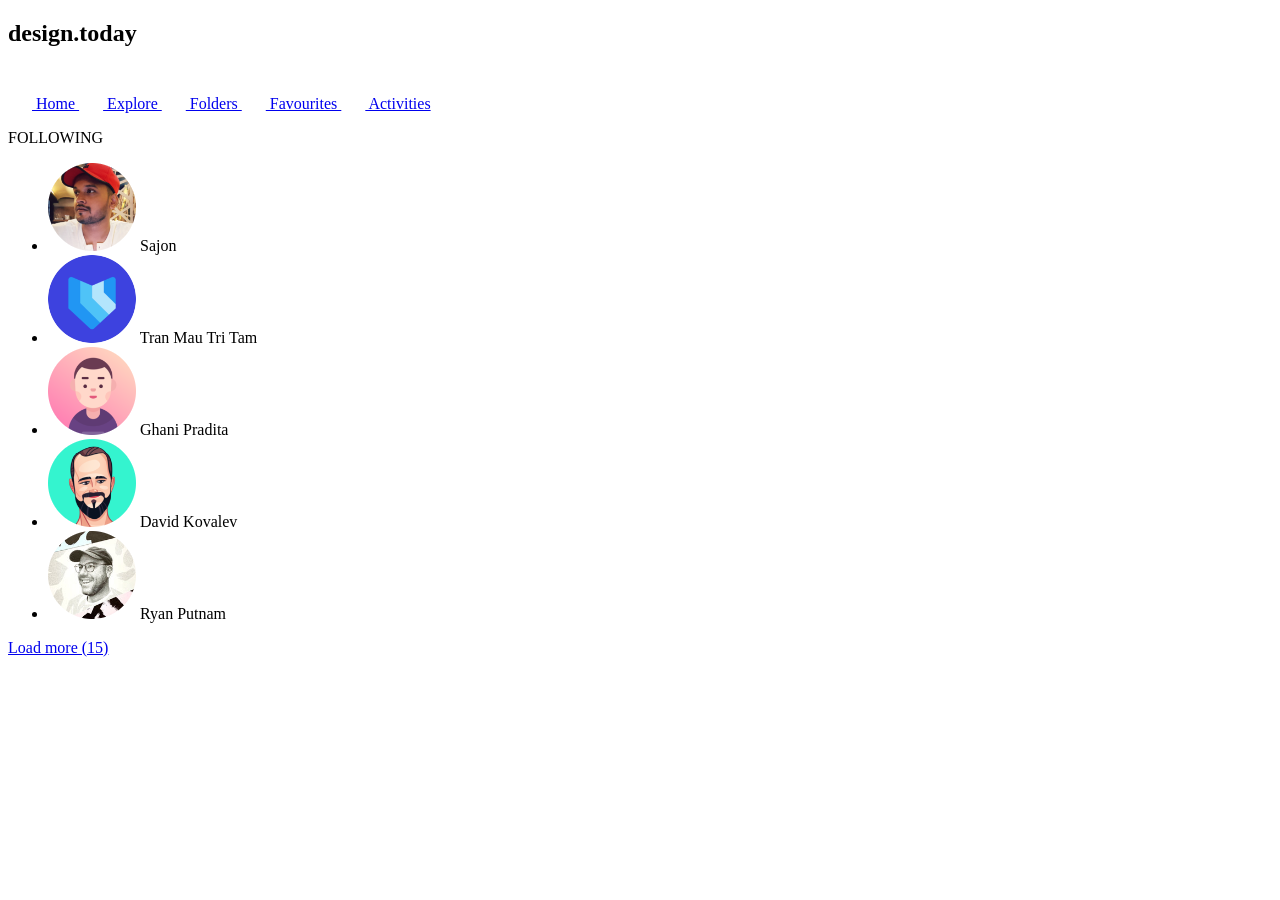
==== index.html @ fe83225f "sidebar-html" ====
<!DOCTYPE html>
<html lang="en">
  <head>
    <meta charset="UTF-8" />
    <meta name="viewport" content="width=device-width, initial-scale=1.0" />
    <title>Document</title>
    <link rel="stylesheet" href="style.css" />
  </head>
  <body>
    <!DOCTYPE html>
    <html lang="en">
      <head>
        <meta charset="UTF-8" />
        <meta name="viewport" content="width=device-width, initial-scale=1.0" />
        <link rel="stylesheet" href="styless.css" />
        <title>Document</title>
      </head>
      <body>
        <aside class="sidebar">
          <div class="brand">
            <h2>design.today</h2>
            <img
              src="images/sidebar/hamburger-icon.svg"
              class="sidebar-icon"
              alt="hamburger-icon"
            />
          </div>

          <nav class="nav-menu">
            <a href="#" class="nav-item active">
              <img
                src="./images/sidebar/home-icon.svg"
                class="sidebar-icon"
                alt="Home-icon"
              />
              Home
            </a>

            <a href="#" class="nav-item">
              <img
                src="./images/sidebar/explore.svg"
                class="sidebar-icon"
                alt="Explore"
              />
              Explore
            </a>

            <a href="#" class="nav-item">
              <img
                src="./images/sidebar/folders.svg"
                class="sidebar-icon"
                alt="Folders"
              />
              Folders
            </a>

            <a href="#" class="nav-item">
              <img
                src="./images/sidebar/favourites.svg"
                class="sidebar-icon"
                alt="Favourites"
              />
              Favourites
            </a>

            <a href="#" class="nav-item">
              <img
                src="./images/sidebar/activities.svg"
                class="sidebar-icon"
                alt="Activities"
              />
              Activities
            </a>
          </nav>

          <div class="following-section">
            <p class="section-title">FOLLOWING</p>
            <ul class="following-list">
              <li>
                <img src="./images/sidebar/sajon.png" alt="Sajon" /> Sajon
              </li>
              <li>
                <img
                  src="./images/sidebar/Tran Mau Tri Tam.png"
                  alt="Tran Mau Tri Tam"
                />
                Tran Mau Tri Tam
              </li>
              <li>
                <img
                  src="images/sidebar/Ghani Pradita.png"
                  alt="Ghani Pradita"
                />
                Ghani Pradita
              </li>
              <li>
                <img
                  src="./images/sidebar/David Kovalev.png"
                  alt="David Kovalev"
                />
                David Kovalev
              </li>
              <li>
                <img src="images/sidebar/Ryan Putnam.png" alt="Ryan Putnam" />
                Ryan Putnam
              </li>
            </ul>
            <a href="#" class="load-more-link">Load more (15)</a>
          </div>
        </aside>
      </body>
    </html>
  </body>
</html>
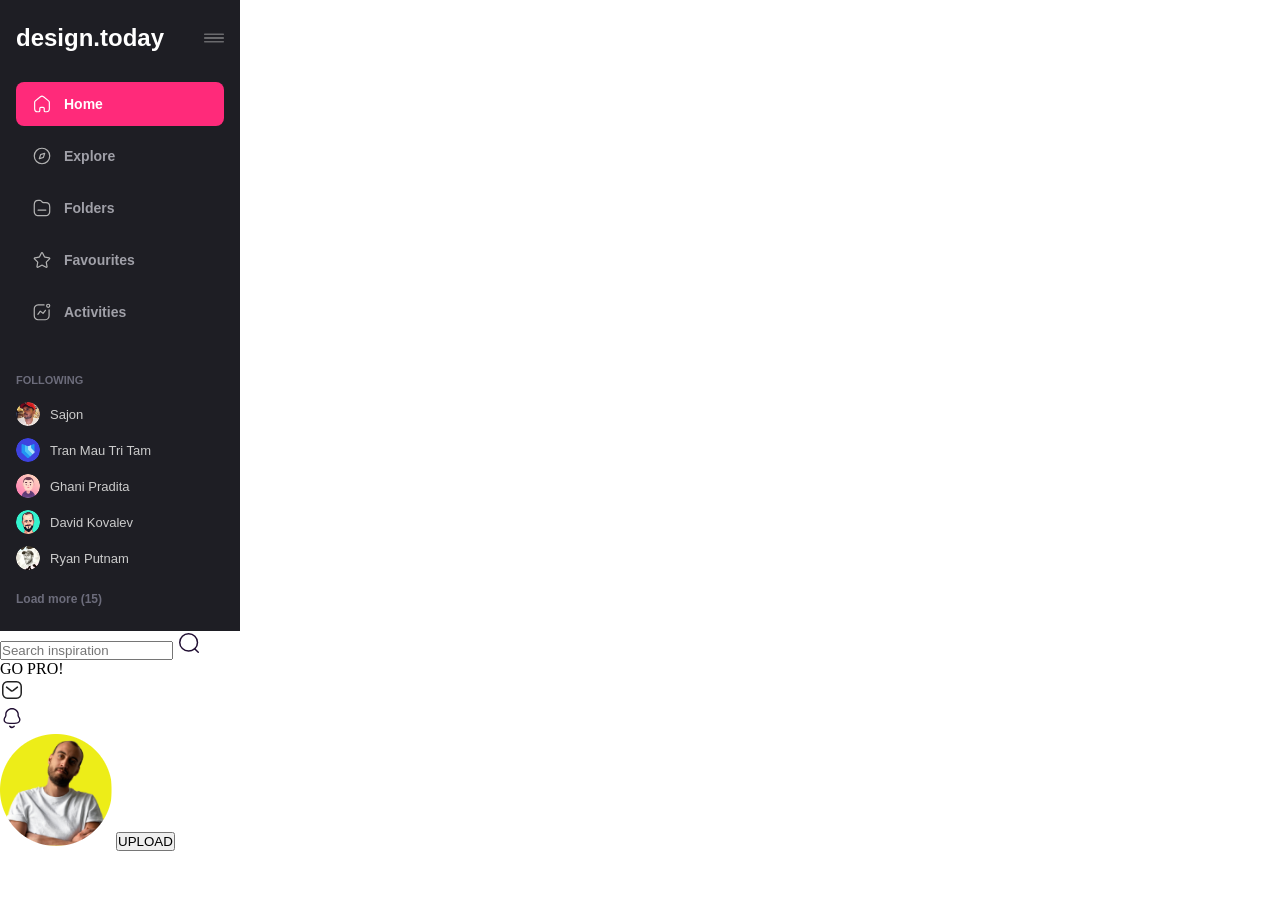
==== commit 8e83a694: "header-html" ====
--- a/index.html
+++ b/index.html
@@ -108,6 +108,48 @@
             <a href="#" class="load-more-link">Load more (15)</a>
           </div>
         </aside>
+        <main class="main-content">
+          <header class="top-header">
+            <div class="search-bar">
+              <input type="text" placeholder="Search inspiration" />
+              <img
+                src="./images/main-header/search.svg"
+                class="search-icon"
+                alt="Search"
+              />
+            </div>
+
+            <div class="header-right">
+              <span class="pro-tag">GO PRO!</span>
+
+              <div class="header-envelope">
+                <img
+                  src="./images/main-header/envelope.svg"
+                  class="header-icon"
+                  alt="Envelope"
+                />
+                <span class="badge"></span>
+              </div>
+
+              <div class="header-bell">
+                <img
+                  src="./images/main-header/bell.svg"
+                  class="header-icon"
+                  alt="Bell"
+                />
+                <span class="badge"></span>
+              </div>
+
+              <img
+                src="./images/main-header/user-avatar.png"
+                class="user-avatar"
+                alt="User Avatar"
+              />
+
+              <button class="btn-primary">UPLOAD</button>
+            </div>
+          </header>
+        </main>
       </body>
     </html>
   </body>
--- a/style.css
+++ b/style.css
@@ -0,0 +1,108 @@
+* {
+  margin: 0;
+  padding: 0;
+  box-sizing: border-box;
+}
+.sidebar {
+  width: 240px;
+  background-color: #1e1e24;
+  color: #fff;
+  padding: 24px 16px;
+  display: flex;
+  flex-direction: column;
+  font-family: "Nunito Sans", sans-serif;
+}
+
+.brand {
+  display: flex;
+  justify-content: space-between;
+  align-items: center;
+  margin-bottom: 30px;
+}
+
+.brand h2 {
+  font-size: 24px;
+  font-weight: 700;
+}
+
+.nav-menu {
+  display: flex;
+  flex-direction: column;
+  gap: 8px;
+}
+
+.nav-item {
+  color: #a0a0a8;
+  text-decoration: none;
+  padding: 12px 16px;
+  border-radius: 8px;
+  display: flex;
+  align-items: center;
+  gap: 12px;
+  font-size: 14px;
+  font-weight: 600;
+  transition: all 0.2s ease;
+}
+
+.nav-item.active {
+  background-color: #ff2a7a;
+  color: #fff;
+}
+
+.nav-item:hover:not(.active) {
+  background-color: #2b2b36;
+  color: #fff;
+}
+
+.sidebar-icon {
+  width: 20px;
+  height: 20px;
+  filter: brightness(0) invert(0.7);
+  transition: filter 0.2s ease;
+}
+
+.nav-item.active .sidebar-icon,
+.nav-item:hover .sidebar-icon {
+  filter: brightness(0) invert(1);
+}
+
+.following-section {
+  margin-top: 40px;
+}
+
+.section-title {
+  font-size: 11px;
+  color: #6c6c7b;
+  font-weight: 800;
+  margin-bottom: 16px;
+}
+
+.following-list {
+  list-style: none;
+}
+
+.following-list li {
+  display: flex;
+  align-items: center;
+  gap: 10px;
+  margin-bottom: 12px;
+  font-size: 13px;
+  font-weight: 500;
+  color: #ccc;
+}
+
+.following-list img {
+  width: 24px;
+  height: 24px;
+  border-radius: 50%;
+  object-fit: cover;
+}
+
+.load-more-link {
+  color: #6c6c7b;
+  font-size: 12px;
+  font-weight: 600;
+  text-decoration: none;
+  display: inline-block;
+  margin-top: 10px;
+}
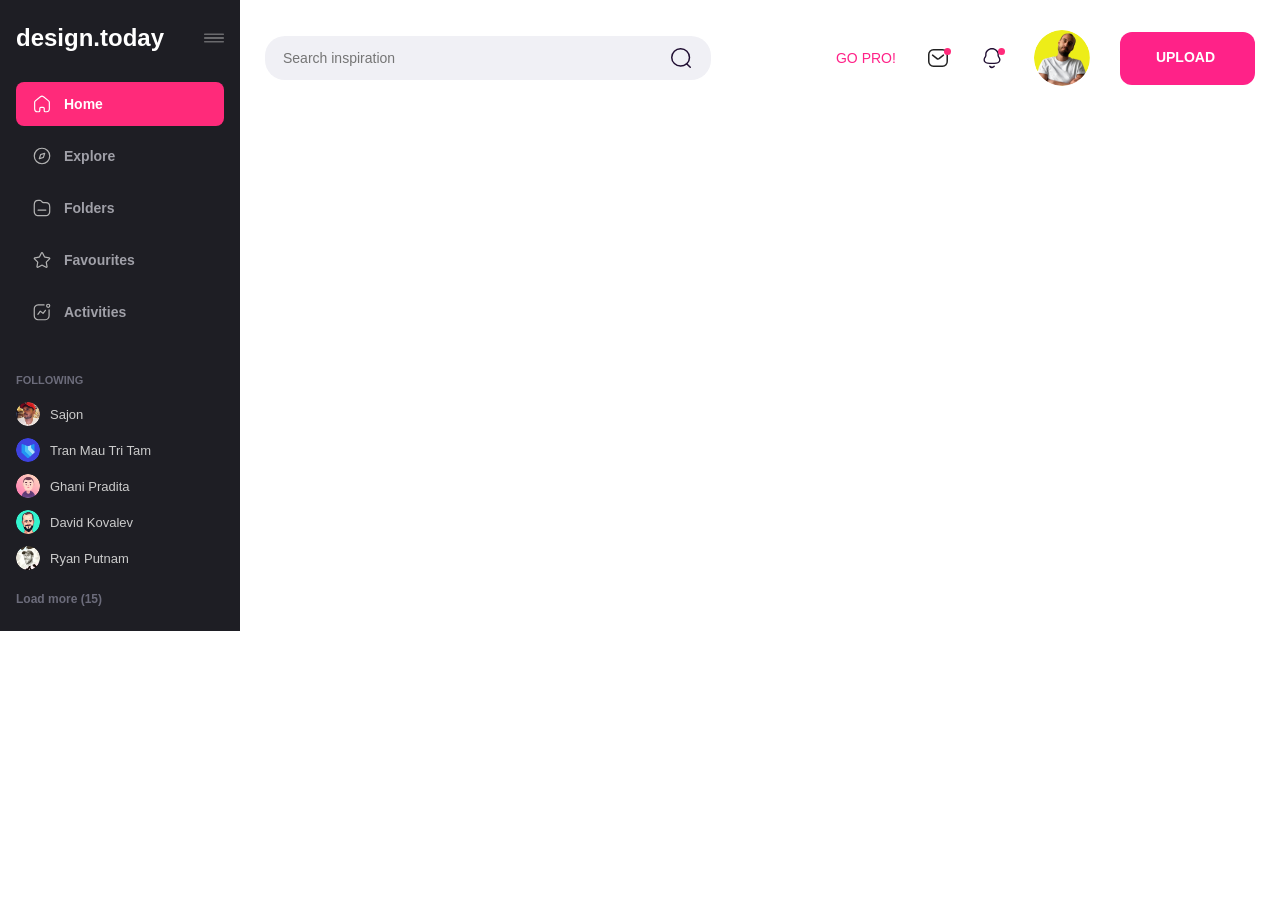
==== commit db251f29: "header styling" ====
--- a/index.html
+++ b/index.html
@@ -16,140 +16,142 @@
         <title>Document</title>
       </head>
       <body>
-        <aside class="sidebar">
-          <div class="brand">
-            <h2>design.today</h2>
-            <img
-              src="images/sidebar/hamburger-icon.svg"
-              class="sidebar-icon"
-              alt="hamburger-icon"
-            />
-          </div>
-
-          <nav class="nav-menu">
-            <a href="#" class="nav-item active">
+        <div class="app-container">
+          <aside class="sidebar">
+            <div class="brand">
+              <h2>design.today</h2>
               <img
-                src="./images/sidebar/home-icon.svg"
+                src="images/sidebar/hamburger-icon.svg"
                 class="sidebar-icon"
-                alt="Home-icon"
-              />
-              Home
-            </a>
-
-            <a href="#" class="nav-item">
-              <img
-                src="./images/sidebar/explore.svg"
-                class="sidebar-icon"
-                alt="Explore"
-              />
-              Explore
-            </a>
-
-            <a href="#" class="nav-item">
-              <img
-                src="./images/sidebar/folders.svg"
-                class="sidebar-icon"
-                alt="Folders"
-              />
-              Folders
-            </a>
-
-            <a href="#" class="nav-item">
-              <img
-                src="./images/sidebar/favourites.svg"
-                class="sidebar-icon"
-                alt="Favourites"
-              />
-              Favourites
-            </a>
-
-            <a href="#" class="nav-item">
-              <img
-                src="./images/sidebar/activities.svg"
-                class="sidebar-icon"
-                alt="Activities"
-              />
-              Activities
-            </a>
-          </nav>
-
-          <div class="following-section">
-            <p class="section-title">FOLLOWING</p>
-            <ul class="following-list">
-              <li>
-                <img src="./images/sidebar/sajon.png" alt="Sajon" /> Sajon
-              </li>
-              <li>
-                <img
-                  src="./images/sidebar/Tran Mau Tri Tam.png"
-                  alt="Tran Mau Tri Tam"
-                />
-                Tran Mau Tri Tam
-              </li>
-              <li>
-                <img
-                  src="images/sidebar/Ghani Pradita.png"
-                  alt="Ghani Pradita"
-                />
-                Ghani Pradita
-              </li>
-              <li>
-                <img
-                  src="./images/sidebar/David Kovalev.png"
-                  alt="David Kovalev"
-                />
-                David Kovalev
-              </li>
-              <li>
-                <img src="images/sidebar/Ryan Putnam.png" alt="Ryan Putnam" />
-                Ryan Putnam
-              </li>
-            </ul>
-            <a href="#" class="load-more-link">Load more (15)</a>
-          </div>
-        </aside>
-        <main class="main-content">
-          <header class="top-header">
-            <div class="search-bar">
-              <input type="text" placeholder="Search inspiration" />
-              <img
-                src="./images/main-header/search.svg"
-                class="search-icon"
-                alt="Search"
+                alt="hamburger-icon"
               />
             </div>
 
-            <div class="header-right">
-              <span class="pro-tag">GO PRO!</span>
+            <nav class="nav-menu">
+              <a href="#" class="nav-item active">
+                <img
+                  src="./images/sidebar/home-icon.svg"
+                  class="sidebar-icon"
+                  alt="Home-icon"
+                />
+                Home
+              </a>
 
-              <div class="header-envelope">
+              <a href="#" class="nav-item">
                 <img
-                  src="./images/main-header/envelope.svg"
-                  class="header-icon"
-                  alt="Envelope"
+                  src="./images/sidebar/explore.svg"
+                  class="sidebar-icon"
+                  alt="Explore"
                 />
-                <span class="badge"></span>
+                Explore
+              </a>
+
+              <a href="#" class="nav-item">
+                <img
+                  src="./images/sidebar/folders.svg"
+                  class="sidebar-icon"
+                  alt="Folders"
+                />
+                Folders
+              </a>
+
+              <a href="#" class="nav-item">
+                <img
+                  src="./images/sidebar/favourites.svg"
+                  class="sidebar-icon"
+                  alt="Favourites"
+                />
+                Favourites
+              </a>
+
+              <a href="#" class="nav-item">
+                <img
+                  src="./images/sidebar/activities.svg"
+                  class="sidebar-icon"
+                  alt="Activities"
+                />
+                Activities
+              </a>
+            </nav>
+
+            <div class="following-section">
+              <p class="section-title">FOLLOWING</p>
+              <ul class="following-list">
+                <li>
+                  <img src="./images/sidebar/sajon.png" alt="Sajon" /> Sajon
+                </li>
+                <li>
+                  <img
+                    src="./images/sidebar/Tran Mau Tri Tam.png"
+                    alt="Tran Mau Tri Tam"
+                  />
+                  Tran Mau Tri Tam
+                </li>
+                <li>
+                  <img
+                    src="images/sidebar/Ghani Pradita.png"
+                    alt="Ghani Pradita"
+                  />
+                  Ghani Pradita
+                </li>
+                <li>
+                  <img
+                    src="./images/sidebar/David Kovalev.png"
+                    alt="David Kovalev"
+                  />
+                  David Kovalev
+                </li>
+                <li>
+                  <img src="images/sidebar/Ryan Putnam.png" alt="Ryan Putnam" />
+                  Ryan Putnam
+                </li>
+              </ul>
+              <a href="#" class="load-more-link">Load more (15)</a>
+            </div>
+          </aside>
+          <main class="main-content">
+            <header class="top-header">
+              <div class="search-bar">
+                <input type="text" placeholder="Search inspiration" />
+                <img
+                  src="./images/main-header/search.svg"
+                  class="search-icon"
+                  alt="Search"
+                />
               </div>
 
-              <div class="header-bell">
+              <div class="header-right">
+                <span class="pro-tag">GO PRO!</span>
+
+                <div class="header-envelope">
+                  <img
+                    src="./images/main-header/envelope.svg"
+                    class="header-icon"
+                    alt="Envelope"
+                  />
+                  <span class="badge"></span>
+                </div>
+
+                <div class="header-bell">
+                  <img
+                    src="./images/main-header/bell.svg"
+                    class="header-icon"
+                    alt="Bell"
+                  />
+                  <span class="badge"></span>
+                </div>
+
                 <img
-                  src="./images/main-header/bell.svg"
-                  class="header-icon"
-                  alt="Bell"
+                  src="./images/main-header/user-avatar.png"
+                  class="user-avatar"
+                  alt="User Avatar"
                 />
-                <span class="badge"></span>
+
+                <button class="btn-primary">UPLOAD</button>
               </div>
-
-              <img
-                src="./images/main-header/user-avatar.png"
-                class="user-avatar"
-                alt="User Avatar"
-              />
-
-              <button class="btn-primary">UPLOAD</button>
-            </div>
-          </header>
-        </main>
+            </header>
+          </main>
+        </div>
       </body>
     </html>
   </body>
--- a/style.css
+++ b/style.css
@@ -3,6 +3,9 @@
   padding: 0;
   box-sizing: border-box;
 }
+
+/* sidebar Styles start */
+
 .sidebar {
   width: 240px;
   background-color: #1e1e24;
@@ -106,3 +109,104 @@
   display: inline-block;
   margin-top: 10px;
 }
+
+/* sidebar Styles end */
+
+/* Header Styles Start */
+
+.app-container {
+  display: flex;
+}
+
+.main-content {
+  flex: 1;
+  padding: 30px 25px;
+}
+
+.top-header {
+  display: flex;
+  justify-content: space-between;
+  align-items: center;
+  margin-bottom: 35px;
+  font-family: "Nunito Sans", sans-serif;
+}
+
+.search-bar {
+  background-color: #f0f0f5;
+  padding: 10px 18px;
+  border-radius: 20px;
+  display: flex;
+  align-items: center;
+  gap: 12px;
+  width: 446px;
+}
+
+.search-icon {
+  width: 24px;
+  height: 24px;
+}
+
+.search-bar input {
+  border: none;
+  background: transparent;
+  width: 100%;
+  font-family: "Nunito Sans", sans-serif;
+  font-size: 14px;
+}
+
+.header-right {
+  display: flex;
+  align-items: center;
+  gap: 30px;
+}
+
+.pro-tag {
+  color: #ff2288;
+  font-size: 14px;
+  font-weight: 500;
+  cursor: pointer;
+}
+
+.header-icon {
+  width: 24px;
+  height: 24px;
+  cursor: pointer;
+}
+
+.header-envelope,
+.header-bell {
+  position: relative;
+  display: flex;
+  align-items: center;
+  cursor: pointer;
+}
+
+.badge {
+  position: absolute;
+  top: 2px;
+  right: -1px;
+  width: 7px;
+  height: 7px;
+  background-color: #ff2a7a;
+  border-radius: 50%;
+}
+
+.user-avatar {
+  width: 56px;
+  height: 56px;
+  border-radius: 50%;
+  object-fit: cover;
+  cursor: pointer;
+}
+
+.btn-primary {
+  background-color: #ff2288;
+  color: #fff;
+  border: none;
+  padding: 17px 40px 20px 36px;
+  border-radius: 12px;
+  font-family: "Nunito Sans", sans-serif;
+  font-size: 14px;
+  font-weight: 700;
+  cursor: pointer;
+}
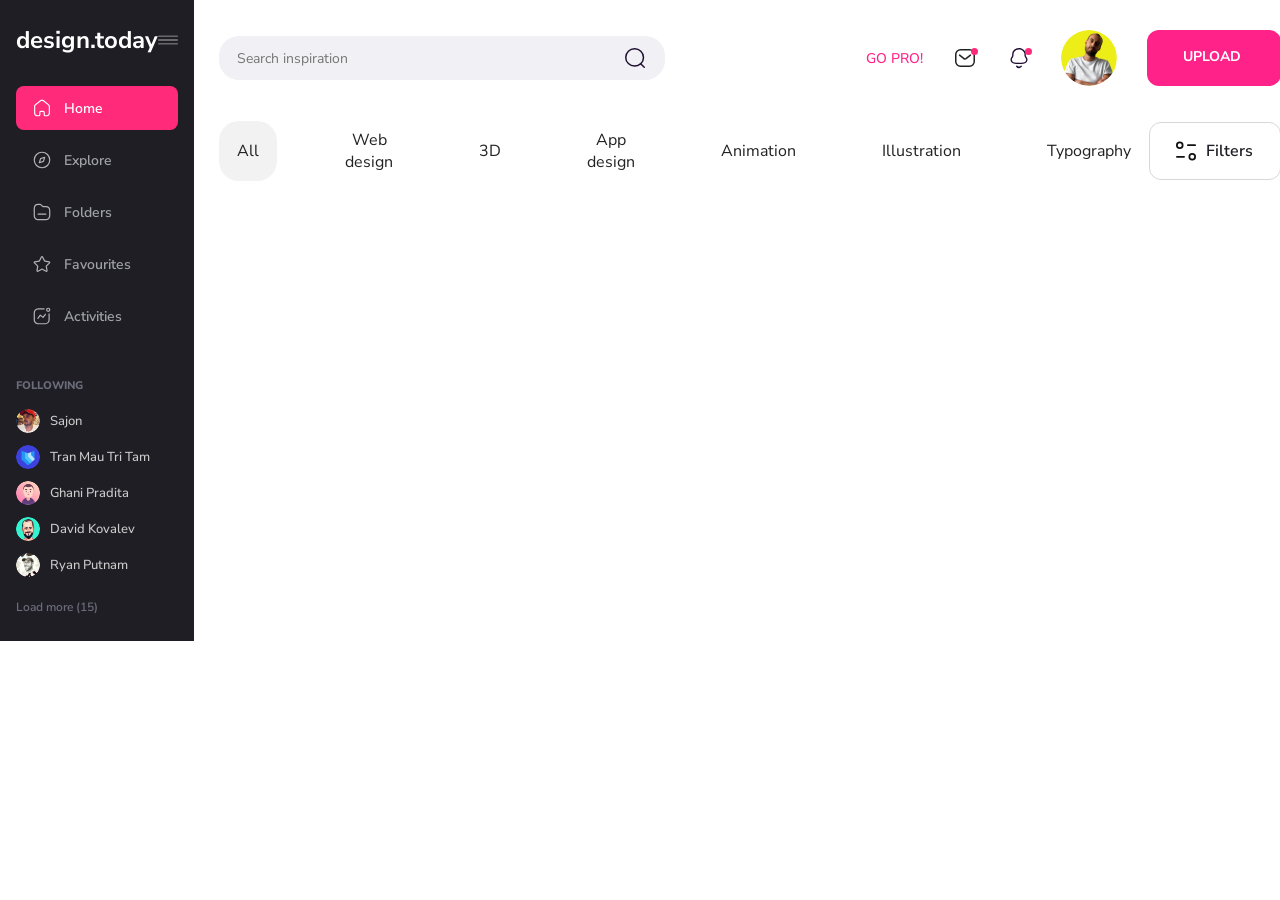
==== commit 0c7bce00: "Filter section html css" ====
--- a/index.html
+++ b/index.html
@@ -3,156 +3,167 @@
   <head>
     <meta charset="UTF-8" />
     <meta name="viewport" content="width=device-width, initial-scale=1.0" />
+
     <title>Document</title>
+    <link rel="preconnect" href="https://fonts.googleapis.com" />
+    <link rel="preconnect" href="https://fonts.gstatic.com" crossorigin />
+    <link
+      href="https://fonts.googleapis.com/css2?family=Nunito+Sans:ital,opsz,wght@0,6..12,200..1000;1,6..12,200..1000&family=Rubik:ital,wght@0,300..900;1,300..900&display=swap"
+      rel="stylesheet"
+    />
     <link rel="stylesheet" href="style.css" />
   </head>
   <body>
-    <!DOCTYPE html>
-    <html lang="en">
-      <head>
-        <meta charset="UTF-8" />
-        <meta name="viewport" content="width=device-width, initial-scale=1.0" />
-        <link rel="stylesheet" href="styless.css" />
-        <title>Document</title>
-      </head>
-      <body>
-        <div class="app-container">
-          <aside class="sidebar">
-            <div class="brand">
-              <h2>design.today</h2>
+    <div class="app-container">
+      <aside class="sidebar">
+        <div class="brand">
+          <h2>design.today</h2>
+          <img
+            src="images/sidebar/hamburger-icon.svg"
+            class="sidebar-icon"
+            alt="hamburger-icon"
+          />
+        </div>
+
+        <nav class="nav-menu">
+          <a href="#" class="nav-item active">
+            <img
+              src="./images/sidebar/home-icon.svg"
+              class="sidebar-icon"
+              alt="Home-icon"
+            />
+            Home
+          </a>
+
+          <a href="#" class="nav-item">
+            <img
+              src="./images/sidebar/explore.svg"
+              class="sidebar-icon"
+              alt="Explore"
+            />
+            Explore
+          </a>
+
+          <a href="#" class="nav-item">
+            <img
+              src="./images/sidebar/folders.svg"
+              class="sidebar-icon"
+              alt="Folders"
+            />
+            Folders
+          </a>
+
+          <a href="#" class="nav-item">
+            <img
+              src="./images/sidebar/favourites.svg"
+              class="sidebar-icon"
+              alt="Favourites"
+            />
+            Favourites
+          </a>
+
+          <a href="#" class="nav-item">
+            <img
+              src="./images/sidebar/activities.svg"
+              class="sidebar-icon"
+              alt="Activities"
+            />
+            Activities
+          </a>
+        </nav>
+
+        <div class="following-section">
+          <p class="section-title">FOLLOWING</p>
+          <ul class="following-list">
+            <li><img src="./images/sidebar/sajon.png" alt="Sajon" /> Sajon</li>
+            <li>
               <img
-                src="images/sidebar/hamburger-icon.svg"
-                class="sidebar-icon"
-                alt="hamburger-icon"
+                src="./images/sidebar/Tran Mau Tri Tam.png"
+                alt="Tran Mau Tri Tam"
               />
+              Tran Mau Tri Tam
+            </li>
+            <li>
+              <img src="images/sidebar/Ghani Pradita.png" alt="Ghani Pradita" />
+              Ghani Pradita
+            </li>
+            <li>
+              <img
+                src="./images/sidebar/David Kovalev.png"
+                alt="David Kovalev"
+              />
+              David Kovalev
+            </li>
+            <li>
+              <img src="images/sidebar/Ryan Putnam.png" alt="Ryan Putnam" />
+              Ryan Putnam
+            </li>
+          </ul>
+          <a href="#" class="load-more-link">Load more (15)</a>
+        </div>
+      </aside>
+      <main class="main-content">
+        <header class="top-header">
+          <div class="search-bar">
+            <input type="text" placeholder="Search inspiration" />
+            <img
+              src="./images/main-header/search.svg"
+              class="search-icon"
+              alt="Search"
+            />
+          </div>
+
+          <div class="header-right">
+            <span class="pro-tag">GO PRO!</span>
+
+            <div class="header-envelope">
+              <img
+                src="./images/main-header/envelope.svg"
+                class="header-icon"
+                alt="Envelope"
+              />
+              <span class="badge"></span>
             </div>
 
-            <nav class="nav-menu">
-              <a href="#" class="nav-item active">
-                <img
-                  src="./images/sidebar/home-icon.svg"
-                  class="sidebar-icon"
-                  alt="Home-icon"
-                />
-                Home
-              </a>
+            <div class="header-bell">
+              <img
+                src="./images/main-header/bell.svg"
+                class="header-icon"
+                alt="Bell"
+              />
+              <span class="badge"></span>
+            </div>
 
-              <a href="#" class="nav-item">
-                <img
-                  src="./images/sidebar/explore.svg"
-                  class="sidebar-icon"
-                  alt="Explore"
-                />
-                Explore
-              </a>
+            <img
+              src="./images/main-header/user-avatar.png"
+              class="user-avatar"
+              alt="User Avatar"
+            />
 
-              <a href="#" class="nav-item">
-                <img
-                  src="./images/sidebar/folders.svg"
-                  class="sidebar-icon"
-                  alt="Folders"
-                />
-                Folders
-              </a>
+            <button class="btn-primary">UPLOAD</button>
+          </div>
+        </header>
+        <section class="filter-section">
+          <div class="categories">
+            <button class="cat-btn active">All</button>
+            <button class="cat-btn">Web design</button>
+            <button class="cat-btn">3D</button>
+            <button class="cat-btn">App design</button>
+            <button class="cat-btn">Animation</button>
+            <button class="cat-btn">Illustration</button>
+            <button class="cat-btn">Typography</button>
+          </div>
 
-              <a href="#" class="nav-item">
-                <img
-                  src="./images/sidebar/favourites.svg"
-                  class="sidebar-icon"
-                  alt="Favourites"
-                />
-                Favourites
-              </a>
-
-              <a href="#" class="nav-item">
-                <img
-                  src="./images/sidebar/activities.svg"
-                  class="sidebar-icon"
-                  alt="Activities"
-                />
-                Activities
-              </a>
-            </nav>
-
-            <div class="following-section">
-              <p class="section-title">FOLLOWING</p>
-              <ul class="following-list">
-                <li>
-                  <img src="./images/sidebar/sajon.png" alt="Sajon" /> Sajon
-                </li>
-                <li>
-                  <img
-                    src="./images/sidebar/Tran Mau Tri Tam.png"
-                    alt="Tran Mau Tri Tam"
-                  />
-                  Tran Mau Tri Tam
-                </li>
-                <li>
-                  <img
-                    src="images/sidebar/Ghani Pradita.png"
-                    alt="Ghani Pradita"
-                  />
-                  Ghani Pradita
-                </li>
-                <li>
-                  <img
-                    src="./images/sidebar/David Kovalev.png"
-                    alt="David Kovalev"
-                  />
-                  David Kovalev
-                </li>
-                <li>
-                  <img src="images/sidebar/Ryan Putnam.png" alt="Ryan Putnam" />
-                  Ryan Putnam
-                </li>
-              </ul>
-              <a href="#" class="load-more-link">Load more (15)</a>
-            </div>
-          </aside>
-          <main class="main-content">
-            <header class="top-header">
-              <div class="search-bar">
-                <input type="text" placeholder="Search inspiration" />
-                <img
-                  src="./images/main-header/search.svg"
-                  class="search-icon"
-                  alt="Search"
-                />
-              </div>
-
-              <div class="header-right">
-                <span class="pro-tag">GO PRO!</span>
-
-                <div class="header-envelope">
-                  <img
-                    src="./images/main-header/envelope.svg"
-                    class="header-icon"
-                    alt="Envelope"
-                  />
-                  <span class="badge"></span>
-                </div>
-
-                <div class="header-bell">
-                  <img
-                    src="./images/main-header/bell.svg"
-                    class="header-icon"
-                    alt="Bell"
-                  />
-                  <span class="badge"></span>
-                </div>
-
-                <img
-                  src="./images/main-header/user-avatar.png"
-                  class="user-avatar"
-                  alt="User Avatar"
-                />
-
-                <button class="btn-primary">UPLOAD</button>
-              </div>
-            </header>
-          </main>
-        </div>
-      </body>
-    </html>
+          <button class="filter-btn">
+            <img
+              src="./images/filter/filter.svg"
+              class="filter-icon"
+              alt="Filter"
+            />
+            Filters
+          </button>
+        </section>
+      </main>
+    </div>
   </body>
 </html>
--- a/style.css
+++ b/style.css
@@ -210,3 +210,59 @@
   font-weight: 700;
   cursor: pointer;
 }
+
+/* Header Styles End */
+
+/* Filter & Categories Styles Start */
+
+.filter-section {
+  display: flex;
+  justify-content: space-between;
+  align-items: center;
+  margin-bottom: 30px;
+  font-family: "Nunito Sans", sans-serif;
+}
+
+.categories {
+  display: flex;
+  gap: 50px;
+}
+
+.cat-btn {
+  background: transparent;
+  border: none;
+  padding: 8px 18px;
+  border-radius: 20px;
+  font-family: "Nunito Sans", sans-serif;
+  font-size: 16px;
+  font-weight: 400;
+  color: #222222;
+  cursor: pointer;
+}
+
+.cat-btn.active {
+  background-color: #f2f2f2;
+  color: #222222;
+}
+
+.filter-btn {
+  background-color: #ffffff;
+  border: 1px solid #d8d8d8;
+  padding: 16px 27px 16px 24px;
+  border-radius: 12px;
+  display: flex;
+  align-items: center;
+  gap: 8px;
+  font-family: "Nunito Sans", sans-serif;
+  font-size: 16px;
+  font-weight: 600;
+  color: #1e1e24;
+  cursor: pointer;
+}
+
+.filter-icon {
+  width: 24px;
+  height: 24px;
+}
+
+/* Filter & Categories Styles End */
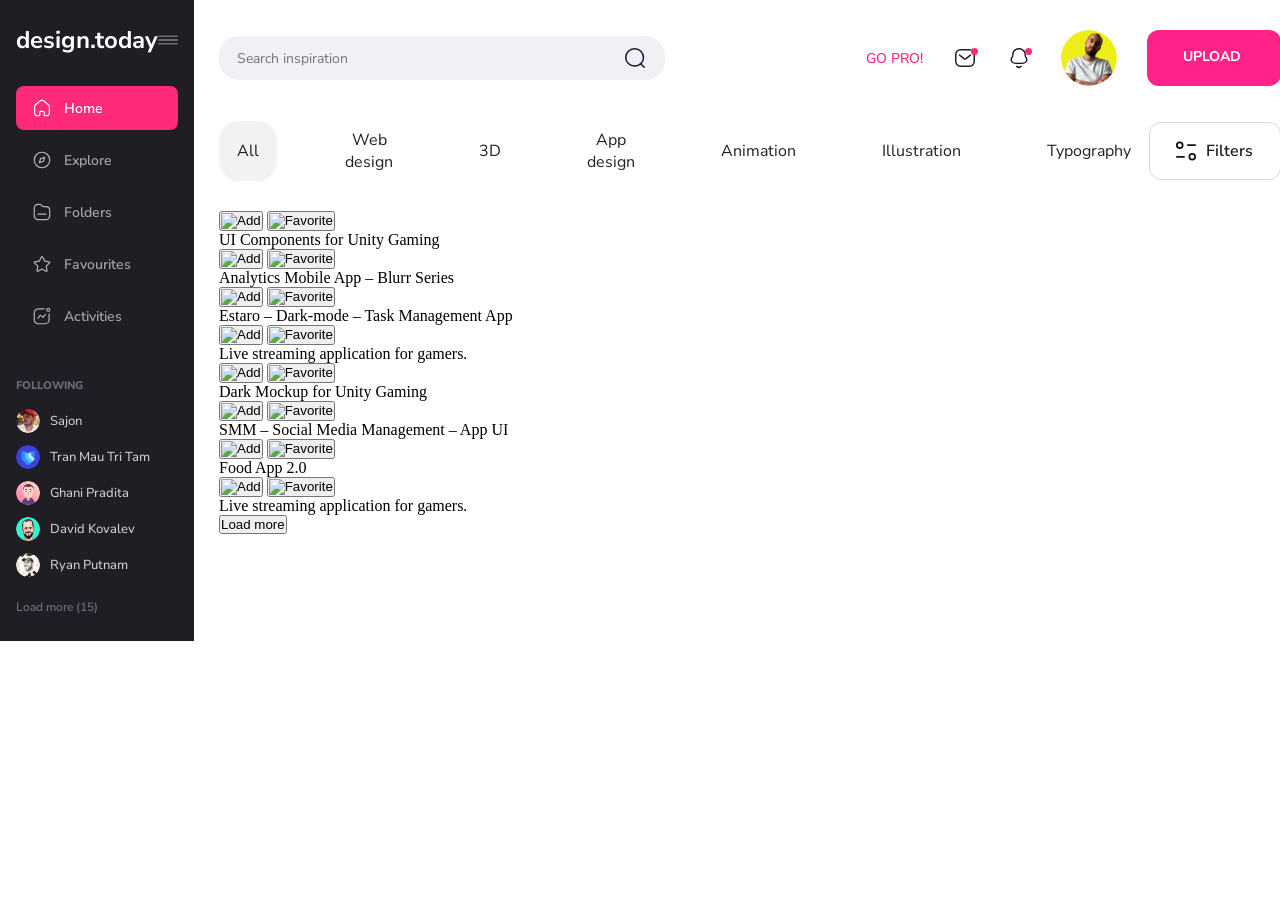
==== commit 43ceb586: "Main Section HTML" ====
--- a/index.html
+++ b/index.html
@@ -1,4 +1,4 @@
-<!DOCTYPE html>
+<!doctype html>
 <html lang="en">
   <head>
     <meta charset="UTF-8" />
@@ -156,12 +156,128 @@
 
           <button class="filter-btn">
             <img
-              src="./images/filter/filter.svg"
+              src="./images/main-content/filter.svg"
               class="filter-icon"
               alt="Filter"
             />
             Filters
           </button>
+        </section>
+        <section class="cards-grid">
+          <div class="card">
+            <div class="card-img card-1">
+              <div class="card-actions">
+                <button class="action-btn">
+                  <img src="./images/main-content/plus.svg" alt="Add" />
+                </button>
+                <button class="action-btn">
+                  <img src="./images/main-content/heart.svg" alt="Favorite" />
+                </button>
+              </div>
+            </div>
+            <p class="card-title">UI Components for Unity Gaming</p>
+          </div>
+
+          <div class="card">
+            <div class="card-img card-2">
+              <div class="card-actions">
+                <button class="action-btn">
+                  <img src="./images/main-content/plus.svg" alt="Add" />
+                </button>
+                <button class="action-btn">
+                  <img src="./images/main-content/heart.svg" alt="Favorite" />
+                </button>
+              </div>
+            </div>
+            <p class="card-title">Analytics Mobile App – Blurr Series</p>
+          </div>
+
+          <div class="card">
+            <div class="card-img card-3">
+              <div class="card-actions">
+                <button class="action-btn">
+                  <img src="./images/main-content/plus.svg" alt="Add" />
+                </button>
+                <button class="action-btn">
+                  <img src="./images/main-content/heart.svg" alt="Favorite" />
+                </button>
+              </div>
+            </div>
+            <p class="card-title">Estaro – Dark-mode – Task Management App</p>
+          </div>
+
+          <div class="card">
+            <div class="card-img card-4">
+              <div class="card-actions">
+                <button class="action-btn">
+                  <img src="./images/main-content/plus.svg" alt="Add" />
+                </button>
+                <button class="action-btn">
+                  <img src="./images/main-content/heart.svg" alt="Favorite" />
+                </button>
+              </div>
+            </div>
+            <p class="card-title">Live streaming application for gamers.</p>
+          </div>
+
+          <div class="card">
+            <div class="card-img card-5">
+              <div class="card-actions">
+                <button class="action-btn">
+                  <img src="./images/main-content/plus.svg" alt="Add" />
+                </button>
+                <button class="action-btn">
+                  <img src="./images/main-content/heart.svg" alt="Favorite" />
+                </button>
+              </div>
+            </div>
+            <p class="card-title">Dark Mockup for Unity Gaming</p>
+          </div>
+
+          <div class="card">
+            <div class="card-img card-6">
+              <div class="card-actions">
+                <button class="action-btn">
+                  <img src="./images/main-content/plus.svg" alt="Add" />
+                </button>
+                <button class="action-btn">
+                  <img src="./images/main-content/heart.svg" alt="Favorite" />
+                </button>
+              </div>
+            </div>
+            <p class="card-title">SMM – Social Media Management – App UI</p>
+          </div>
+
+          <div class="card">
+            <div class="card-img card-7">
+              <div class="card-actions">
+                <button class="action-btn">
+                  <img src="./images/main-content/plus.svg" alt="Add" />
+                </button>
+                <button class="action-btn">
+                  <img src="./images/main-content/heart.svg" alt="Favorite" />
+                </button>
+              </div>
+            </div>
+            <p class="card-title">Food App 2.0</p>
+          </div>
+
+          <div class="card">
+            <div class="card-img card-8">
+              <div class="card-actions">
+                <button class="action-btn">
+                  <img src="./images/main-content/plus.svg" alt="Add" />
+                </button>
+                <button class="action-btn">
+                  <img src="./images/main-content/heart.svg" alt="Favorite" />
+                </button>
+              </div>
+            </div>
+            <p class="card-title">Live streaming application for gamers.</p>
+          </div>
+          <div class="load-more-container">
+            <button class="btn-load-more">Load more</button>
+          </div>
         </section>
       </main>
     </div>
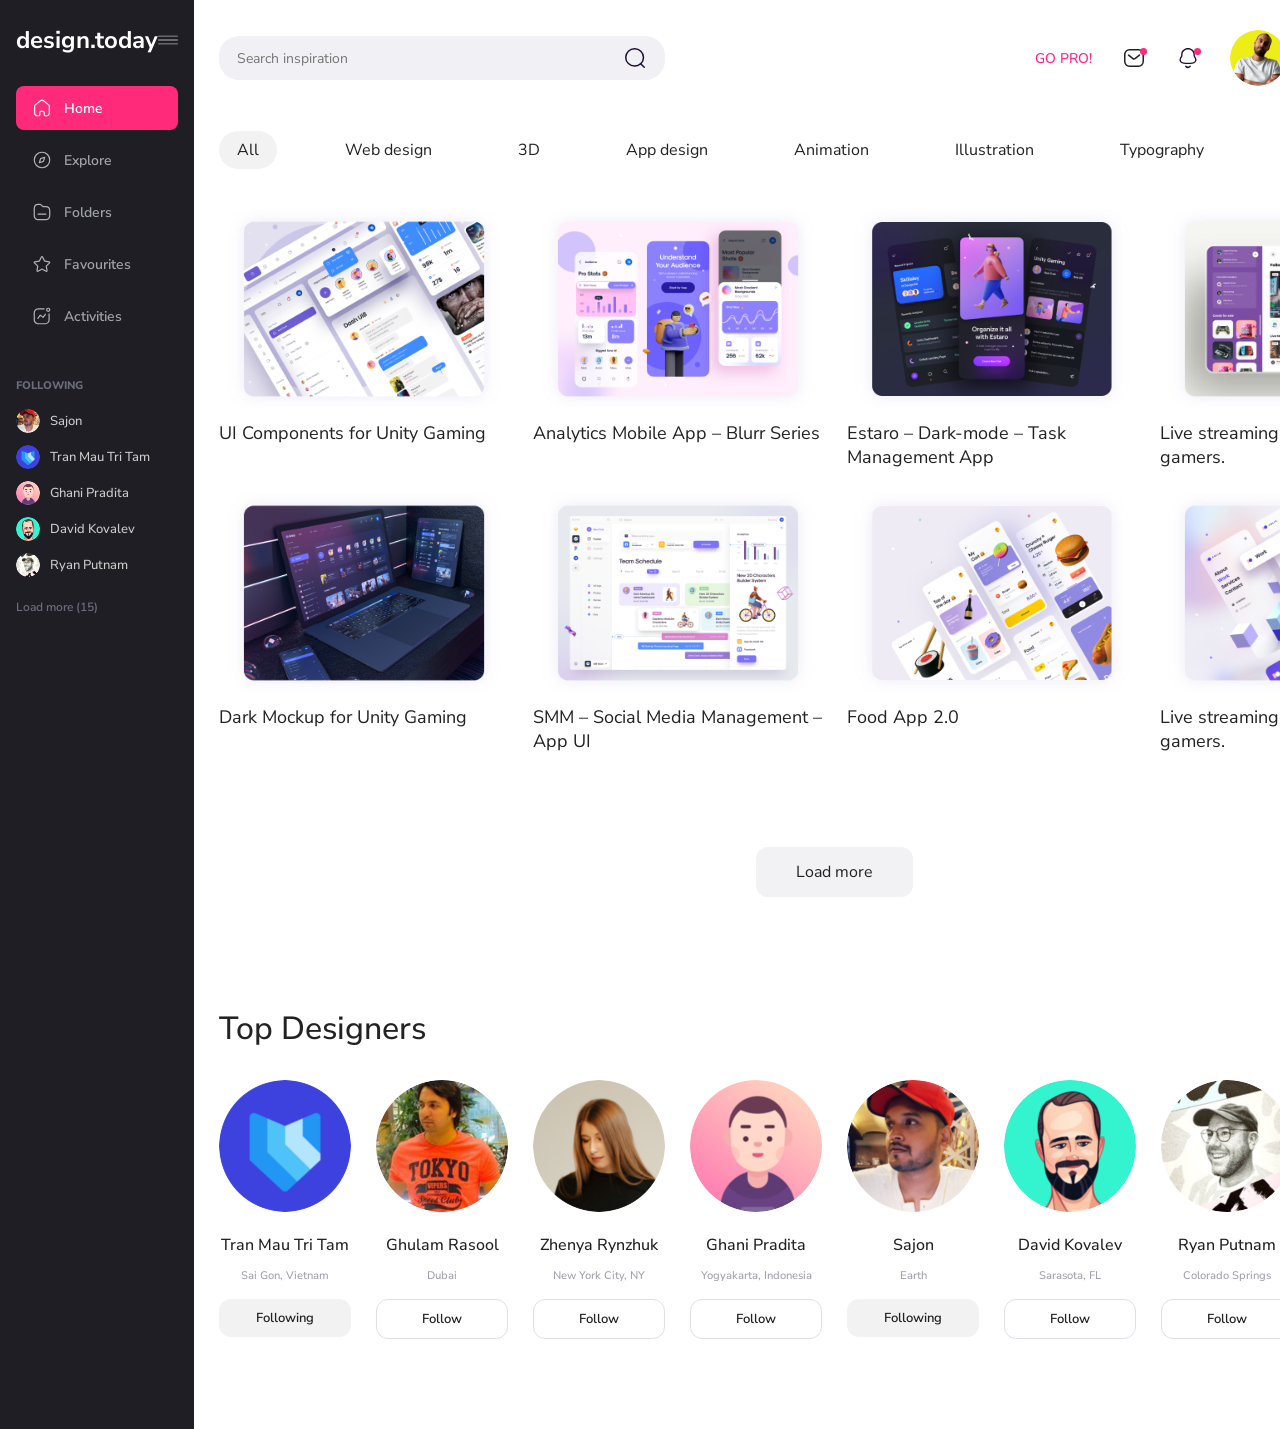
==== commit e2b8a982: "Top Designers Section" ====
--- a/index.html
+++ b/index.html
@@ -279,6 +279,102 @@
             <button class="btn-load-more">Load more</button>
           </div>
         </section>
+        <section class="top-designers-section">
+          <div class="section-header">
+            <h3>Top Designers</h3>
+            <a href="#" class="view-all-link">View all</a>
+          </div>
+
+          <div class="designers-grid">
+            <div class="designer-card">
+              <img
+                src="./images/top-designers/Tran-Mau-Tri-Tam.png"
+                alt="Tran Mau Tri Tam"
+                class="designer-avatar"
+              />
+              <p class="designer-name">Tran Mau Tri Tam</p>
+              <p class="designer-location">Sai Gon, Vietnam</p>
+              <button class="btn-follow following">Following</button>
+            </div>
+
+            <div class="designer-card">
+              <img
+                src="./images/top-designers/Ghulam-Rasool.png"
+                alt="Ghulam Rasool"
+                class="designer-avatar"
+              />
+              <p class="designer-name">Ghulam Rasool</p>
+              <p class="designer-location">Dubai</p>
+              <button class="btn-follow">Follow</button>
+            </div>
+
+            <div class="designer-card">
+              <img
+                src="./images/top-designers/Zhenya-Rynzhuk.png"
+                alt="Zhenya Rynzhuk"
+                class="designer-avatar"
+              />
+              <p class="designer-name">Zhenya Rynzhuk</p>
+              <p class="designer-location">New York City, NY</p>
+              <button class="btn-follow">Follow</button>
+            </div>
+
+            <div class="designer-card">
+              <img
+                src="./images/top-designers/Ghani-Pradita.png"
+                alt="Ghani Pradita"
+                class="designer-avatar"
+              />
+              <p class="designer-name">Ghani Pradita</p>
+              <p class="designer-location">Yogyakarta, Indonesia</p>
+              <button class="btn-follow">Follow</button>
+            </div>
+
+            <div class="designer-card">
+              <img
+                src="./images/top-designers/Sajon.png"
+                alt="Sajon"
+                class="designer-avatar"
+              />
+              <p class="designer-name">Sajon</p>
+              <p class="designer-location">Earth</p>
+              <button class="btn-follow following">Following</button>
+            </div>
+
+            <div class="designer-card">
+              <img
+                src="./images/top-designers/David-Kovalev.png"
+                alt="David Kovalev"
+                class="designer-avatar"
+              />
+              <p class="designer-name">David Kovalev</p>
+              <p class="designer-location">Sarasota, FL</p>
+              <button class="btn-follow">Follow</button>
+            </div>
+
+            <div class="designer-card">
+              <img
+                src="./images/top-designers/Ryan-Putnam.png"
+                alt="Ryan Putnam"
+                class="designer-avatar"
+              />
+              <p class="designer-name">Ryan Putnam</p>
+              <p class="designer-location">Colorado Springs</p>
+              <button class="btn-follow">Follow</button>
+            </div>
+
+            <div class="designer-card">
+              <img
+                src="./images/top-designers/Dmitry-Lauretsky.png"
+                alt="Dmitry Lauretsky"
+                class="designer-avatar"
+              />
+              <p class="designer-name">Dmitry Lauretsky</p>
+              <p class="designer-location">Omsk, Russia</p>
+              <button class="btn-follow">Follow</button>
+            </div>
+          </div>
+        </section>
       </main>
     </div>
   </body>
--- a/style.css
+++ b/style.css
@@ -266,3 +266,205 @@
 }
 
 /* Filter & Categories Styles End */
+
+/* Cards Grid Styles Start */
+
+.cards-grid {
+  display: grid;
+  grid-template-columns: repeat(4, 1fr);
+  gap: 24px;
+  margin-bottom: 40px;
+}
+
+.card {
+  display: flex;
+  flex-direction: column;
+  cursor: pointer;
+}
+
+.card-img {
+  position: relative;
+  width: 100%;
+  height: 200px;
+  background-size: cover;
+  background-position: center;
+  border-radius: 16px;
+  margin-bottom: 12px;
+  overflow: hidden;
+}
+
+.card:hover .card-actions {
+  opacity: 1;
+}
+
+.card-actions {
+  position: absolute;
+  top: 12px;
+  left: 12px;
+  display: flex;
+  flex-direction: column;
+  gap: 8px;
+  opacity: 0;
+  transition: opacity 0.2s ease;
+}
+
+.action-btn {
+  width: 36px;
+  height: 36px;
+  background-color: #ffffff;
+  border: none;
+  border-radius: 10px;
+  display: flex;
+  align-items: center;
+  justify-content: center;
+  cursor: pointer;
+}
+
+.action-btn img {
+  width: 24px;
+  height: 24px;
+}
+
+.card-1 {
+  background-image: url("./images/main-content/unity-gaming.png");
+}
+.card-2 {
+  background-image: url("./images/main-content/blurr-series.png");
+}
+.card-3 {
+  background-image: url("./images/main-content/task-management-app.png");
+}
+.card-4 {
+  background-image: url("./images/main-content/application-for-gamers.png");
+}
+.card-5 {
+  background-image: url("./images/main-content/dark-unity-gaming.png");
+}
+.card-6 {
+  background-image: url("./images/main-content/social-media-management.png");
+}
+.card-7 {
+  background-image: url("./images/main-content/food-app.png");
+}
+.card-8 {
+  background-image: url("./images/main-content/streaming-application.png");
+}
+
+.card-title {
+  font-family: "Nunito Sans", sans-serif;
+  font-size: 18px;
+  font-weight: 400;
+  color: #222222;
+}
+
+.load-more-container {
+  grid-column: 1 / -1;
+  display: flex;
+  justify-content: center;
+  margin-top: 70px;
+  margin-bottom: 70px;
+}
+
+.btn-load-more {
+  background-color: #f2f2f5;
+  color: #222222;
+  border: none;
+  padding: 14px 40px;
+  border-radius: 12px;
+  font-family: "Nunito Sans", sans-serif;
+  font-size: 16px;
+  font-weight: 400;
+  cursor: pointer;
+}
+
+/* Cards Grid Styles End */
+
+/* Top Designers Styles Start */
+
+.top-designers-section {
+  font-family: "Nunito Sans", sans-serif;
+  margin-top: 40px;
+  margin-bottom: 60px;
+}
+
+.section-header {
+  display: flex;
+  justify-content: space-between;
+  align-items: center;
+  margin-bottom: 30px;
+}
+
+.section-header h3 {
+  font-size: 32px;
+  font-weight: 500;
+  color: #222222;
+}
+
+.view-all-link {
+  font-size: 14px;
+  font-weight: 600;
+  color: #b0b0b8;
+  text-decoration: none;
+  transition: color 0.2s ease;
+}
+
+.designers-grid {
+  display: grid;
+  grid-template-columns: repeat(8, 1fr);
+  gap: 25px;
+}
+
+.designer-card {
+  display: flex;
+  flex-direction: column;
+  align-items: center;
+  text-align: center;
+}
+
+.designer-avatar {
+  width: 132px;
+  height: 132px;
+  border-radius: 50%;
+  object-fit: cover;
+  margin-bottom: 16px;
+}
+
+.designer-name {
+  font-size: 16px;
+  font-weight: 500;
+  color: #222222;
+
+  margin-bottom: 6px;
+  min-height: 34px;
+  display: flex;
+  align-items: center;
+}
+
+.designer-location {
+  font-size: 11px;
+  font-weight: 500;
+  color: #a0a0aa;
+  margin-bottom: 16px;
+  min-height: 14px;
+}
+
+.btn-follow {
+  width: 100%;
+  background-color: #ffffff;
+  color: #222222;
+  border: 1px solid #e0e0e8;
+  border-radius: 12px;
+  padding: 10px 0;
+  font-family: "Nunito Sans", sans-serif;
+  font-size: 13px;
+  font-weight: 600;
+  cursor: pointer;
+}
+
+.btn-follow.following {
+  background-color: #f2f2f2;
+  color: #222222;
+  border: none;
+}
+
+/* Top Designers Styles End */
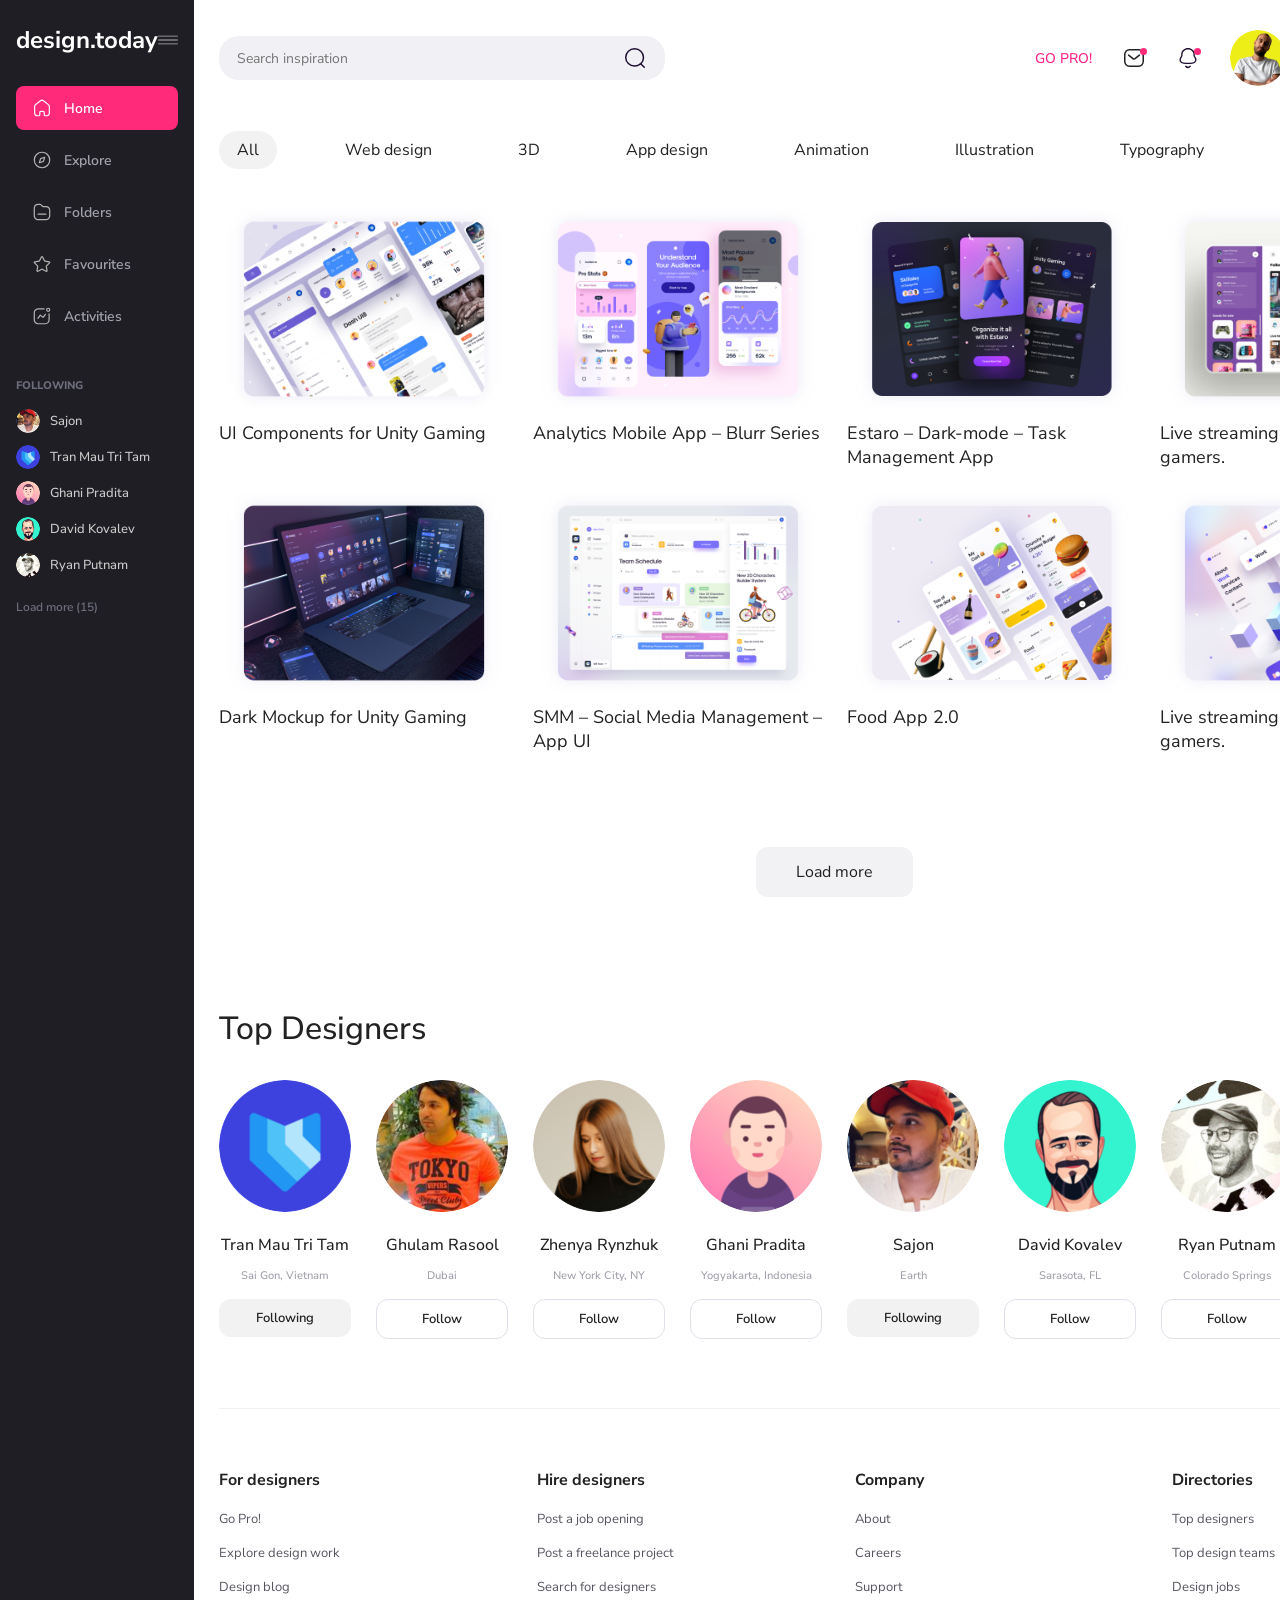
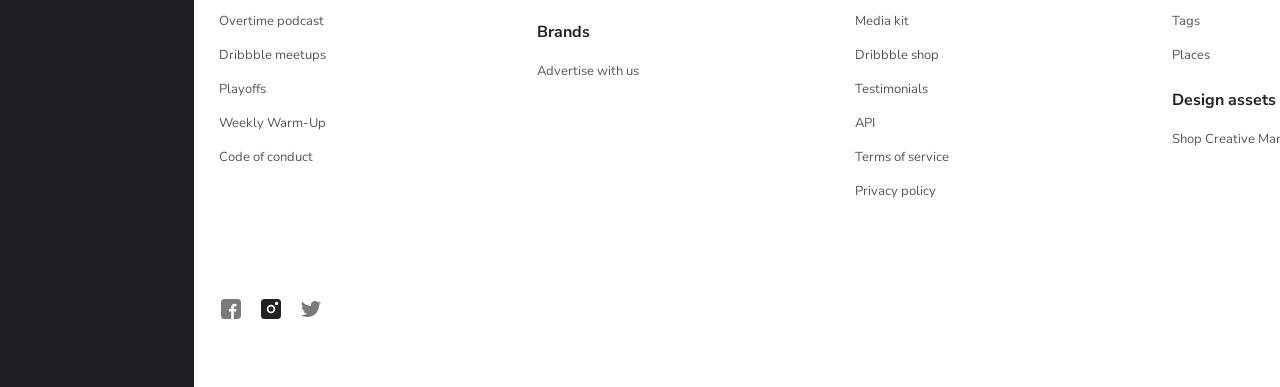
==== commit 16d4dea4: "Footer" ====
--- a/index.html
+++ b/index.html
@@ -375,6 +375,81 @@
             </div>
           </div>
         </section>
+        <footer class="main-footer">
+          <div class="footer-links-grid">
+            <div class="footer-col">
+              <h4>For designers</h4>
+              <ul>
+                <li><a href="#">Go Pro!</a></li>
+                <li><a href="#">Explore design work</a></li>
+                <li><a href="#">Design blog</a></li>
+                <li><a href="#">Overtime podcast</a></li>
+                <li><a href="#">Dribbble meetups</a></li>
+                <li><a href="#">Playoffs</a></li>
+                <li><a href="#">Weekly Warm-Up</a></li>
+                <li><a href="#">Code of conduct</a></li>
+              </ul>
+            </div>
+
+            <div class="footer-col">
+              <h4>Hire designers</h4>
+              <ul>
+                <li><a href="#">Post a job opening</a></li>
+                <li><a href="#">Post a freelance project</a></li>
+                <li><a href="#">Search for designers</a></li>
+              </ul>
+              <h4 class="sub-heading">Brands</h4>
+              <ul>
+                <li><a href="#">Advertise with us</a></li>
+              </ul>
+            </div>
+
+            <div class="footer-col">
+              <h4>Company</h4>
+              <ul>
+                <li><a href="#">About</a></li>
+                <li><a href="#">Careers</a></li>
+                <li><a href="#">Support</a></li>
+                <li><a href="#">Media kit</a></li>
+                <li><a href="#">Dribbble shop</a></li>
+                <li><a href="#">Testimonials</a></li>
+                <li><a href="#">API</a></li>
+                <li><a href="#">Terms of service</a></li>
+                <li><a href="#">Privacy policy</a></li>
+              </ul>
+            </div>
+
+            <div class="footer-col">
+              <h4>Directories</h4>
+              <ul>
+                <li><a href="#">Top designers</a></li>
+                <li><a href="#">Top design teams</a></li>
+                <li><a href="#">Design jobs</a></li>
+                <li><a href="#">Tags</a></li>
+                <li><a href="#">Places</a></li>
+              </ul>
+              <h4 class="sub-heading">Design assets</h4>
+              <ul>
+                <li><a href="#">Shop Creative Market</a></li>
+              </ul>
+            </div>
+          </div>
+
+          <div class="footer-bottom">
+            <div class="social-icons">
+              <a href="#"
+                ><img src="./images/main-footer/facebook.svg" alt="Facebook"
+              /></a>
+              <a href="#"
+                ><img src="./images/main-footer/instagram.svg" alt="Instagram"
+              /></a>
+              <a href="#"
+                ><img src="./images/main-footer/X.svg" alt="Twitter"
+              /></a>
+            </div>
+            <p class="copyright">For <strong>Smartacademy</strong></p>
+          </div>
+        </footer>
       </main>
     </div>
   </body>
--- a/style.css
+++ b/style.css
@@ -468,3 +468,74 @@
 }
 
 /* Top Designers Styles End */
+
+/* Footer Styles Start */
+
+.main-footer {
+  font-family: "Nunito Sans", sans-serif;
+  padding-top: 60px;
+  padding-bottom: 30px;
+  border-top: 1px solid #f0f0f5;
+  margin-top: 69px;
+}
+
+.footer-links-grid {
+  display: grid;
+  grid-template-columns: repeat(4, 1fr);
+  gap: 40px;
+  margin-bottom: 60px;
+}
+
+.footer-col h4 {
+  font-size: 16px;
+  font-weight: 700;
+  color: #222222;
+  margin-bottom: 16px;
+}
+
+.footer-col h4.sub-heading {
+  margin-top: 24px;
+}
+
+.footer-col ul {
+  list-style: none;
+}
+
+.footer-col ul li {
+  margin-bottom: 12px;
+}
+
+.footer-col ul li a {
+  font-size: 13px;
+  font-weight: 400;
+  color: #555560;
+  text-decoration: none;
+}
+
+.footer-bottom {
+  display: flex;
+  justify-content: space-between;
+  align-items: center;
+  padding-top: 24px;
+}
+
+.social-icons {
+  display: flex;
+  gap: 16px;
+}
+
+.social-icons a img {
+  width: 24px;
+  height: 24px;
+}
+
+.copyright {
+  font-size: 16px;
+  color: #777780;
+}
+
+.copyright strong {
+  color: #222222;
+}
+
+/* Footer Styles End */
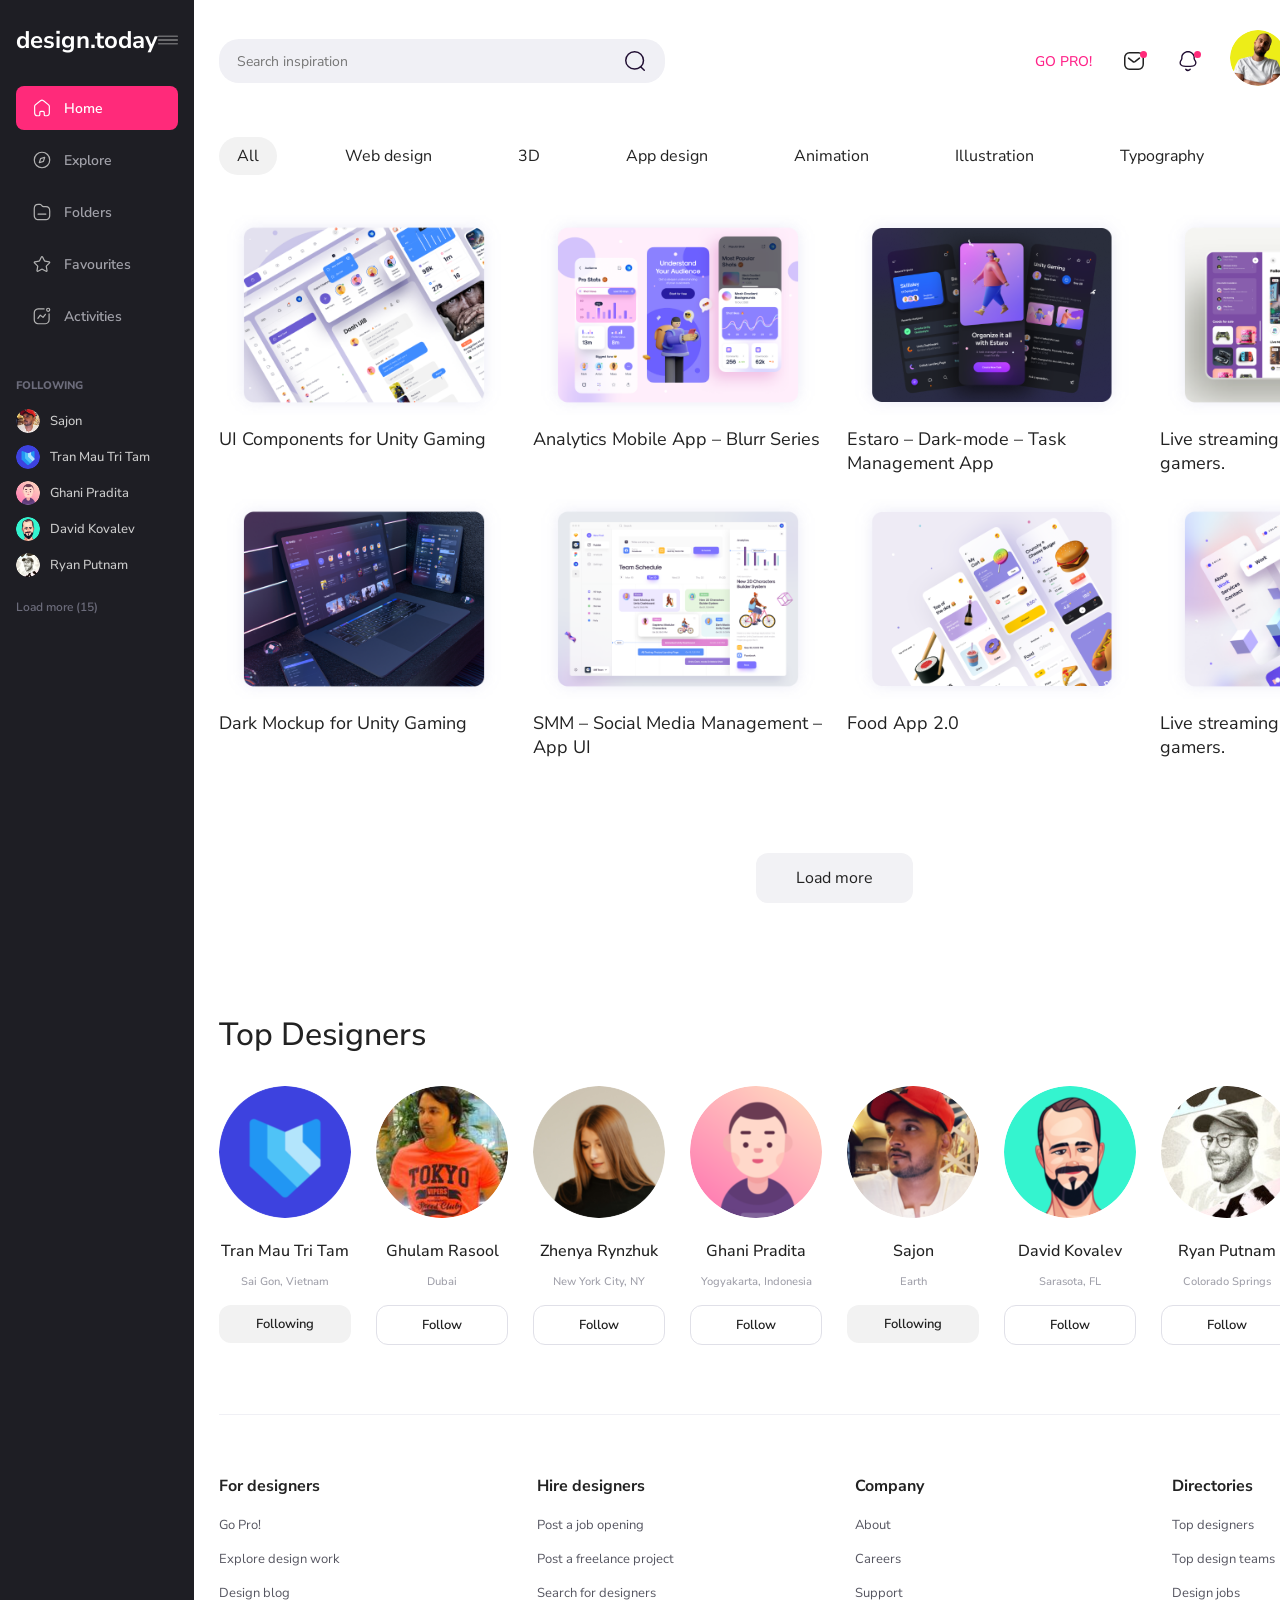
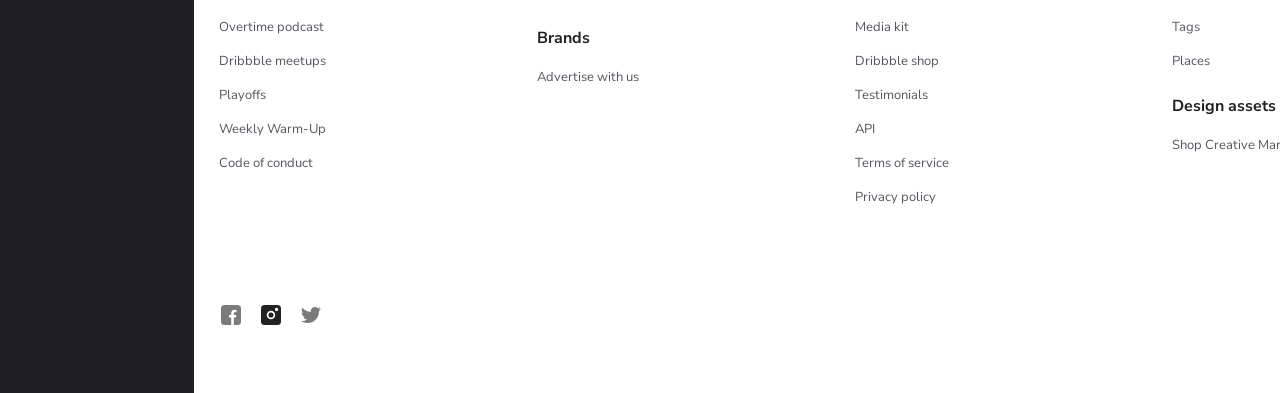
==== commit 79ba75b9: "products page" ====
--- a/index.html
+++ b/index.html
@@ -4,7 +4,7 @@
     <meta charset="UTF-8" />
     <meta name="viewport" content="width=device-width, initial-scale=1.0" />
 
-    <title>Document</title>
+    <title>Design Today</title>
     <link rel="preconnect" href="https://fonts.googleapis.com" />
     <link rel="preconnect" href="https://fonts.gstatic.com" crossorigin />
     <link
@@ -134,11 +134,13 @@
               <span class="badge"></span>
             </div>
 
-            <img
-              src="./images/main-header/user-avatar.png"
-              class="user-avatar"
-              alt="User Avatar"
-            />
+            <a href="products.html">
+              <img
+                src="./images/main-header/user-avatar.png"
+                class="user-avatar"
+                alt="User Avatar"
+              />
+            </a>
 
             <button class="btn-primary">UPLOAD</button>
           </div>
--- a/style.css
+++ b/style.css
@@ -198,7 +198,22 @@
   object-fit: cover;
   cursor: pointer;
 }
-
+.header-user {
+  display: flex;
+  align-items: center;
+  justify-content: center;
+}
+
+.header-user a {
+  display: flex;
+  align-items: center;
+  justify-content: center;
+}
+.user-icon-small {
+  width: 24px;
+  height: 24px;
+  cursor: pointer;
+}
 .btn-primary {
   background-color: #ff2288;
   color: #fff;
@@ -539,3 +554,57 @@
 }
 
 /* Footer Styles End */
+
+/* Orders Table Styles Start */
+
+.orders-section {
+  width: 100%;
+  margin-top: 20px;
+  margin-bottom: 60px;
+  font-family: "Nunito Sans", sans-serif;
+}
+
+.orders-table {
+  width: 100%;
+  border-collapse: collapse;
+  text-align: left;
+}
+
+.orders-table th {
+  padding: 16px 20px;
+  font-size: 18px;
+  font-weight: 700;
+  color: #222222;
+}
+
+.orders-table td {
+  padding: 18px 20px;
+  font-size: 16px;
+  font-weight: 500;
+  color: #afafaf;
+  border-bottom: 1px solid #f2f2f5;
+}
+
+.orders-table tr.row-highlight td {
+  background-color: #f2f2f2;
+  border-bottom: none;
+  color: #222222;
+  font-weight: 600;
+}
+
+.orders-table tr.row-highlight td:first-child {
+  border-top-left-radius: 12px;
+  border-bottom-left-radius: 12px;
+}
+
+.orders-table tr.row-highlight td:last-child {
+  border-top-right-radius: 12px;
+  border-bottom-right-radius: 12px;
+}
+
+.orders-table tr.row-pink td {
+  color: #ff2288;
+  font-weight: 600;
+}
+
+/* Orders Table Styles End */
